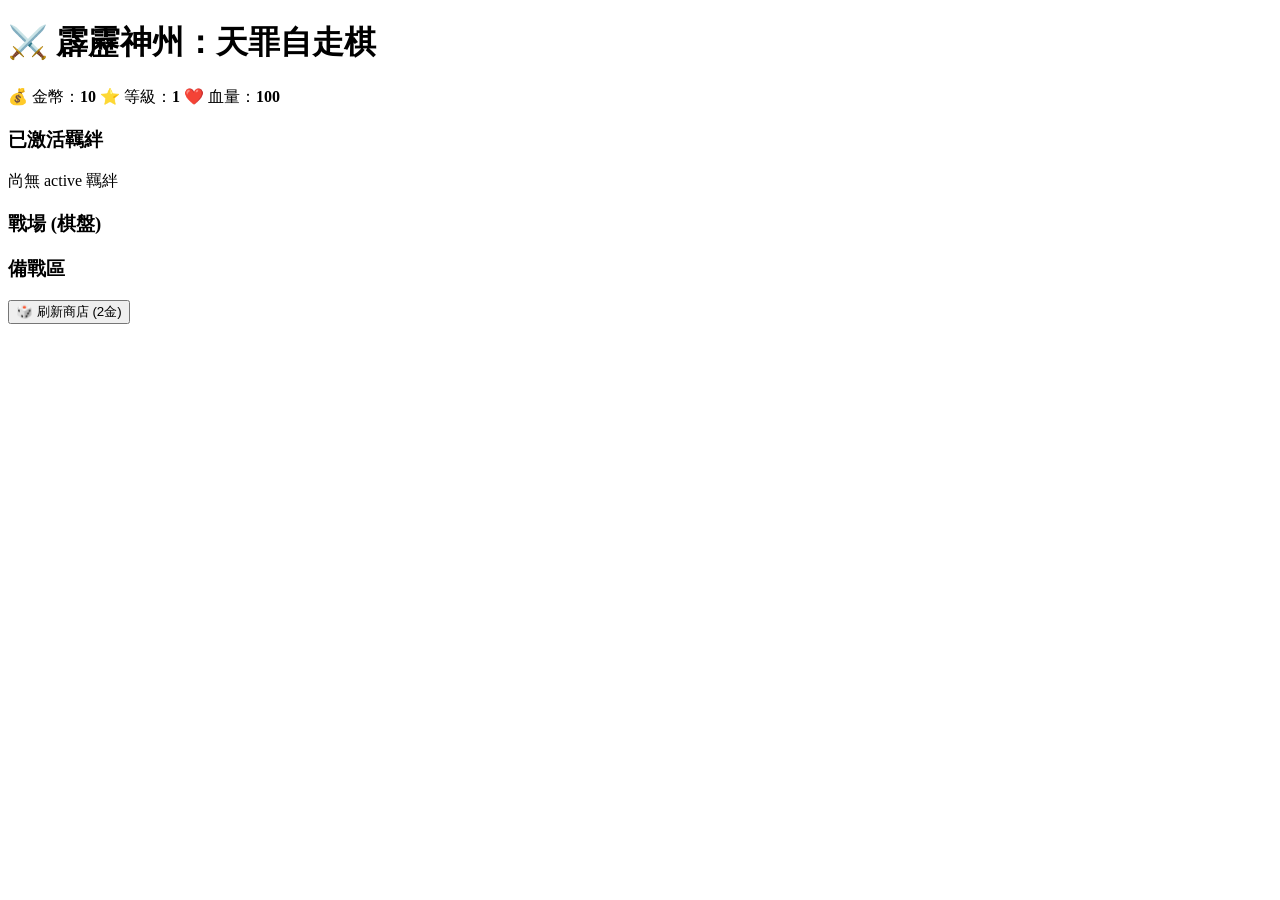
==== index.htm @ 14a171e8 "Add files via upload" ====
<!DOCTYPE html>
<html lang="zh-TW">
<head>
    <meta charset="UTF-8">
    <meta name="viewport" content="width=device-width, initial-scale=1.0">
    <title>霹靂神州：天罪自走棋</title>
    <link rel="stylesheet" href="style.css">
</head>
<body>
    <div id="game-container">
        <header>
            <h1>⚔️ 霹靂神州：天罪自走棋</h1>
            <div id="player-status">
                <span>💰 金幣：<strong id="gold">10</strong></span>
                <span>⭐ 等級：<strong id="level">1</strong></span>
                <span>❤️ 血量：<strong id="hp">100</strong></span>
            </div>
        </header>

        <!-- 遊戲主舞台 -->
        <main>
            <!-- 羈絆狀態欄 -->
            <div id="traits-panel">
                <h3>已激活羈絆</h3>
                <div id="active-traits">尚無 active 羈絆</div>
            </div>

            <!-- 棋盤區域 -->
            <div id="board-container">
                <h3>戰場 (棋盤)</h3>
                <div id="board" class="grid-board"></div>
                <h3>備戰區</h3>
                <div id="bench" class="grid-bench"></div>
            </div>
        </main>

        <!-- 商店與控制區 -->
        <footer>
            <button id="refresh-btn" onclick="refreshShop()">🎲 刷新商店 (2金)</button>
            <div id="shop" class="shop-cards"></div>
        </footer>
    </div>

    <script src="data.js"></script>
    <script src="main.js"></script>
</body>
</html>
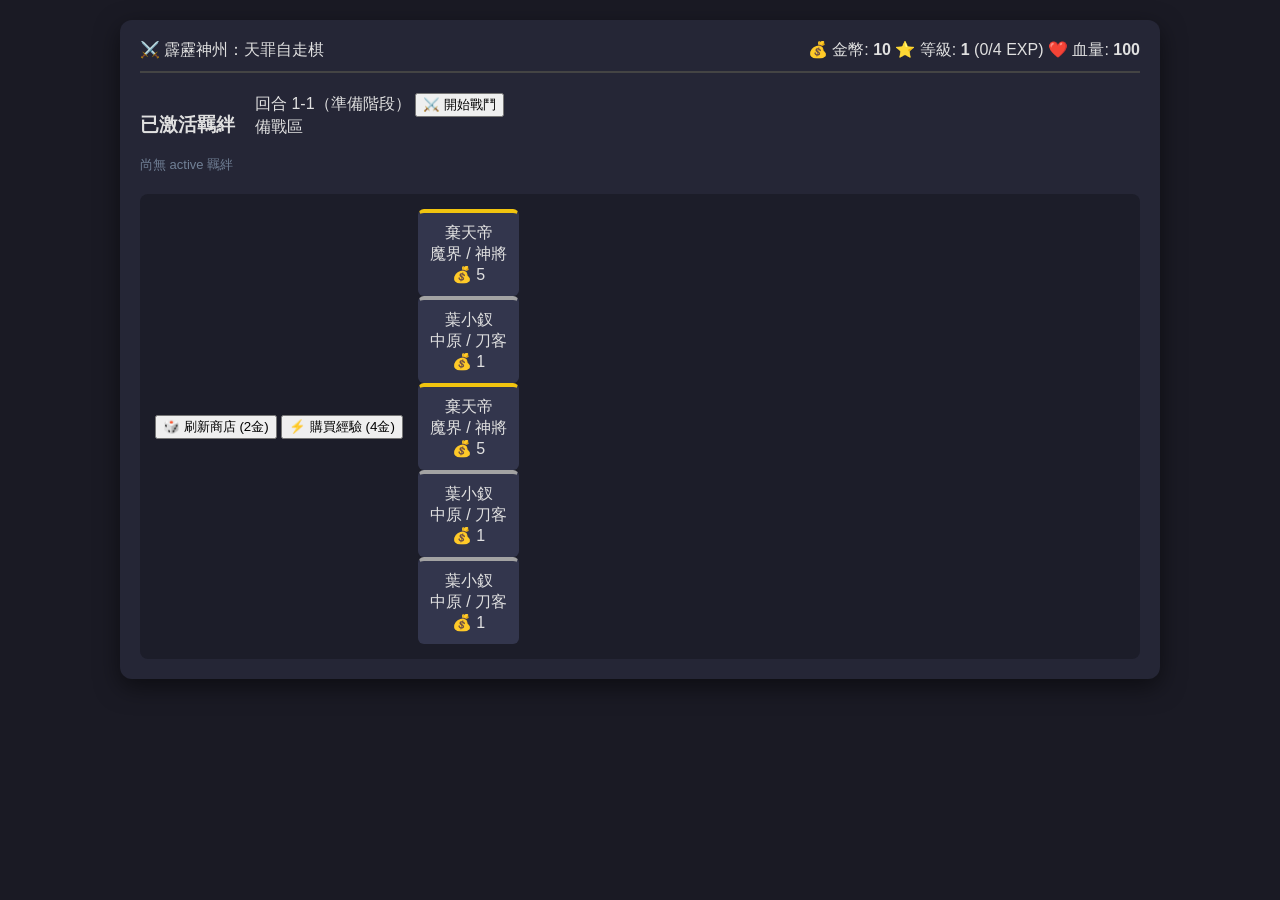
==== commit d0cc8b7d: "Add files via upload" ====
--- a/index.htm
+++ b/index.htm
@@ -8,36 +8,51 @@
 </head>
 <body>
     <div id="game-container">
-        <header>
-            <h1>⚔️ 霹靂神州：天罪自走棋</h1>
-            <div id="player-status">
-                <span>💰 金幣：<strong id="gold">10</strong></span>
-                <span>⭐ 等級：<strong id="level">1</strong></span>
-                <span>❤️ 血量：<strong id="hp">100</strong></span>
+        <!-- 頂部資訊欄 -->
+        <header id="top-bar">
+            <div class="title">⚔️ 霹靂神州：天罪自走棋</div>
+            <div class="stats">
+                <span class="stat-item">💰 金幣: <strong id="gold">10</strong></span>
+                <span class="stat-item">⭐ 等級: <strong id="level">1</strong> (<span id="exp">0/2</span> EXP)</span>
+                <span class="stat-item">❤️ 血量: <strong id="hp">100</strong></span>
             </div>
         </header>
 
-        <!-- 遊戲主舞台 -->
-        <main>
-            <!-- 羈絆狀態欄 -->
-            <div id="traits-panel">
+        <!-- 主遊戲區域 -->
+        <main id="main-stage">
+            <!-- 左側羈絆欄 -->
+            <aside id="synergy-sidebar">
                 <h3>已激活羈絆</h3>
-                <div id="active-traits">尚無 active 羈絆</div>
-            </div>
+                <div id="synergy-list">
+                    <div class="synergy-empty">尚無 active 羈絆</div>
+                </div>
+            </aside>
 
-            <!-- 棋盤區域 -->
-            <div id="board-container">
-                <h3>戰場 (棋盤)</h3>
-                <div id="board" class="grid-board"></div>
-                <h3>備戰區</h3>
-                <div id="bench" class="grid-bench"></div>
-            </div>
+            <!-- 中間棋盤與控制區 -->
+            <section id="board-container">
+                <div class="stage-header">
+                    <span id="stage-title">回合 1-1（準備階段）</span>
+                    <button id="btn-start-battle" onclick="startBattle()">⚔️ 開始戰鬥</button>
+                </div>
+
+                <!-- 六角形棋盤戰場 (4行 7列) -->
+                <div id="hex-board"></div>
+
+                <!-- 備戰區 (9格) -->
+                <div class="bench-section">
+                    <div class="section-title">備戰區</div>
+                    <div id="bench"></div>
+                </div>
+            </section>
         </main>
 
-        <!-- 商店與控制區 -->
-        <footer>
-            <button id="refresh-btn" onclick="refreshShop()">🎲 刷新商店 (2金)</button>
-            <div id="shop" class="shop-cards"></div>
+        <!-- 底部商店與控制區 -->
+        <footer id="shop-container">
+            <div class="shop-controls">
+                <button class="shop-btn" onclick="refreshShop()">🎲 刷新商店 (2金)</button>
+                <button class="shop-btn" onclick="buyExp()">⚡ 購買經驗 (4金)</button>
+            </div>
+            <div id="shop"></div>
         </footer>
     </div>
 
--- a/style.css
+++ b/style.css
@@ -0,0 +1,114 @@
+body {
+    background-color: #1a1a24;
+    color: #e0e0e0;
+    font-family: "Microsoft JhengHei", Arial, sans-serif;
+    margin: 0;
+    padding: 20px;
+}
+
+#game-container {
+    max-width: 1000px;
+    margin: 0 auto;
+    background: #252636;
+    padding: 20px;
+    border-radius: 12px;
+    box-shadow: 0 8px 24px rgba(0,0,0,0.5);
+}
+
+header {
+    display: flex;
+    justify-content: space-between;
+    align-items: center;
+    border-bottom: 2px solid #444;
+    padding-bottom: 10px;
+}
+
+#player-status span {
+    margin-left: 15px;
+    font-size: 1.1em;
+}
+
+main {
+    display: flex;
+    gap: 20px;
+    margin: 20px 0;
+}
+
+#traits-panel {
+    width: 200px;
+    background: #1c1d29;
+    padding: 15px;
+    border-radius: 8px;
+}
+
+#board-container {
+    flex-grow: 1;
+}
+
+/* 棋盤網格 */
+.grid-board {
+    display: grid;
+    grid-template-columns: repeat(7, 1fr);
+    gap: 8px;
+    background: #11121a;
+    padding: 10px;
+    border-radius: 8px;
+    min-height: 200px;
+}
+
+.grid-bench {
+    display: grid;
+    grid-template-columns: repeat(9, 1fr);
+    gap: 8px;
+    background: #181925;
+    padding: 10px;
+    border-radius: 8px;
+    min-height: 60px;
+}
+
+.slot {
+    background: #2e3046;
+    border: 1px dashed #555;
+    border-radius: 6px;
+    min-height: 60px;
+    display: flex;
+    flex-direction: column;
+    align-items: center;
+    justify-content: center;
+    font-size: 12px;
+    cursor: pointer;
+}
+
+/* 商店樣式 */
+footer {
+    display: flex;
+    gap: 15px;
+    align-items: center;
+    background: #1c1d29;
+    padding: 15px;
+    border-radius: 8px;
+}
+
+.shop-cards {
+    display: flex;
+    gap: 10px;
+    flex-grow: 1;
+}
+
+.card {
+    flex: 1;
+    background: #33364d;
+    padding: 10px;
+    border-radius: 6px;
+    text-align: center;
+    cursor: pointer;
+    border: 2px solid transparent;
+}
+
+.card:hover { border-color: #ffd700; }
+.cost-1 { border-top: 4px solid #a3a3a3; }
+.cost-2 { border-top: 4px solid #2ecc71; }
+.cost-3 { border-top: 4px solid #3498db; }
+.cost-4 { border-top: 4px solid #9b59b6; }
+.cost-5 { border-top: 4px solid #f1c40f; }
+.cost-6 { border-top: 4px solid #e74c3c; }
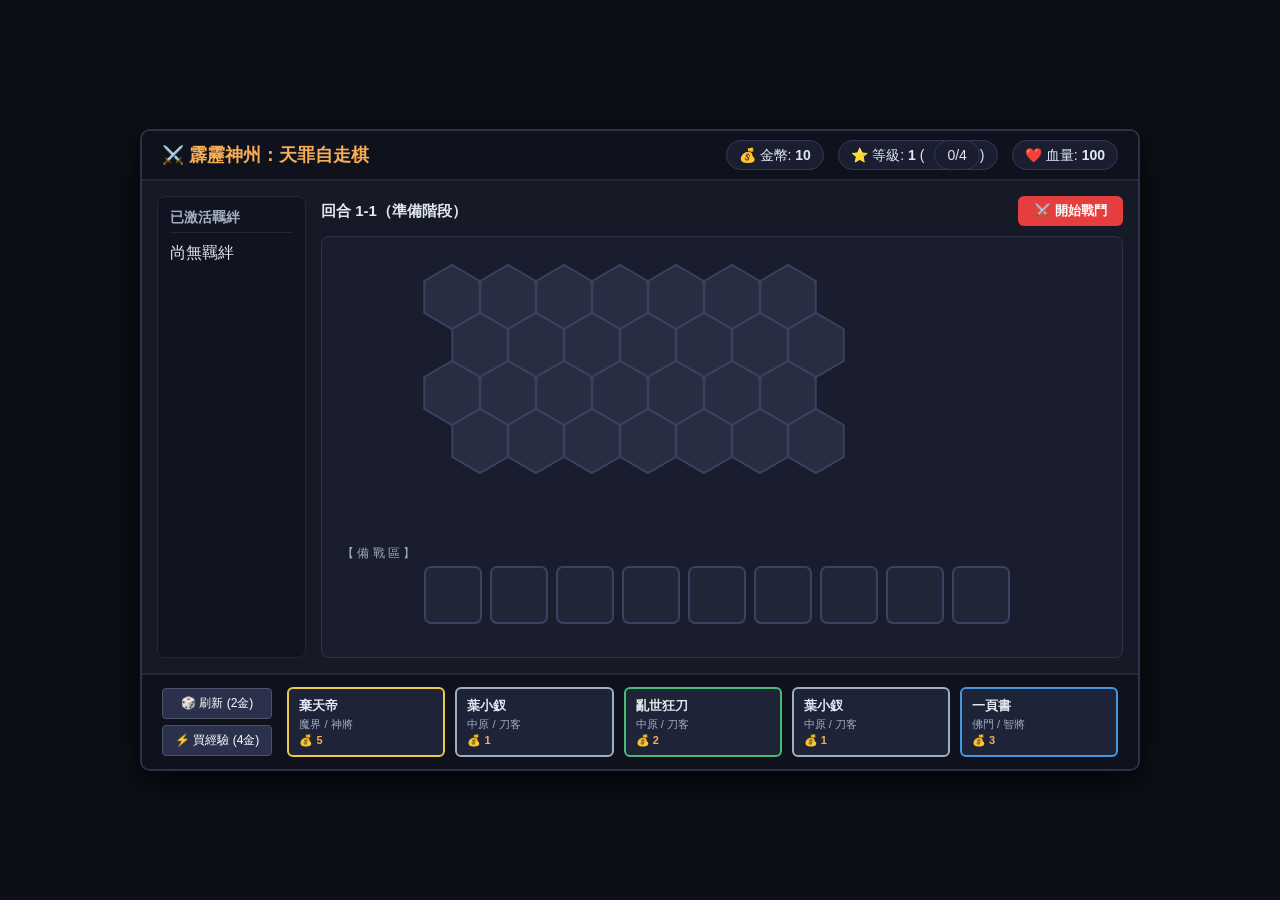
==== commit 992a3162: "Add files via upload" ====
--- a/index.htm
+++ b/index.htm
@@ -7,52 +7,43 @@
     <link rel="stylesheet" href="style.css">
 </head>
 <body>
-    <div id="game-container">
-        <!-- 頂部資訊欄 -->
+    <div id="game-app">
+        <!-- 頂部狀態列 -->
         <header id="top-bar">
-            <div class="title">⚔️ 霹靂神州：天罪自走棋</div>
+            <div class="logo">⚔️ 霹靂神州：天罪自走棋</div>
             <div class="stats">
-                <span class="stat-item">💰 金幣: <strong id="gold">10</strong></span>
-                <span class="stat-item">⭐ 等級: <strong id="level">1</strong> (<span id="exp">0/2</span> EXP)</span>
-                <span class="stat-item">❤️ 血量: <strong id="hp">100</strong></span>
+                <span>💰 金幣: <strong id="gold">10</strong></span>
+                <span>⭐ 等級: <strong id="level">1</strong> (<span id="exp">0/4</span>)</span>
+                <span>❤️ 血量: <strong id="hp">100</strong></span>
             </div>
         </header>
 
-        <!-- 主遊戲區域 -->
-        <main id="main-stage">
-            <!-- 左側羈絆欄 -->
-            <aside id="synergy-sidebar">
+        <!-- 主主體區 -->
+        <main id="main-content">
+            <!-- 左側羈絆列表 -->
+            <aside id="synergy-box">
                 <h3>已激活羈絆</h3>
-                <div id="synergy-list">
-                    <div class="synergy-empty">尚無 active 羈絆</div>
-                </div>
+                <div id="synergies"><div class="empty">尚無羈絆</div></div>
             </aside>
 
-            <!-- 中間棋盤與控制區 -->
-            <section id="board-container">
-                <div class="stage-header">
-                    <span id="stage-title">回合 1-1（準備階段）</span>
-                    <button id="btn-start-battle" onclick="startBattle()">⚔️ 開始戰鬥</button>
+            <!-- 中間遊戲畫布 -->
+            <section id="canvas-container">
+                <div class="control-row">
+                    <span id="stage-info">回合 1-1（準備階段）</span>
+                    <button id="btn-battle" onclick="startBattle()">⚔️️ 開始戰鬥</button>
                 </div>
-
-                <!-- 六角形棋盤戰場 (4行 7列) -->
-                <div id="hex-board"></div>
-
-                <!-- 備戰區 (9格) -->
-                <div class="bench-section">
-                    <div class="section-title">備戰區</div>
-                    <div id="bench"></div>
-                </div>
+                <!-- Canvas 畫布區 -->
+                <canvas id="gameCanvas" width="800" height="420"></canvas>
             </section>
         </main>
 
-        <!-- 底部商店與控制區 -->
-        <footer id="shop-container">
-            <div class="shop-controls">
-                <button class="shop-btn" onclick="refreshShop()">🎲 刷新商店 (2金)</button>
-                <button class="shop-btn" onclick="buyExp()">⚡ 購買經驗 (4金)</button>
+        <!-- 底部商店 -->
+        <footer id="shop-bar">
+            <div class="shop-btns">
+                <button onclick="refreshShop()">🎲 刷新 (2金)</button>
+                <button onclick="buyExp()">⚡ 買經驗 (4金)</button>
             </div>
-            <div id="shop"></div>
+            <div id="shop-cards"></div>
         </footer>
     </div>
 
--- a/style.css
+++ b/style.css
@@ -1,114 +1,122 @@
+* { box-sizing: border-box; margin: 0; padding: 0; user-select: none; }
+
 body {
-    background-color: #1a1a24;
-    color: #e0e0e0;
-    font-family: "Microsoft JhengHei", Arial, sans-serif;
-    margin: 0;
-    padding: 20px;
+    background: #0d0f18;
+    color: #e2e8f0;
+    font-family: Arial, sans-serif;
+    display: flex;
+    justify-content: center;
+    align-items: center;
+    min-height: 100vh;
 }
 
-#game-container {
-    max-width: 1000px;
-    margin: 0 auto;
-    background: #252636;
-    padding: 20px;
-    border-radius: 12px;
-    box-shadow: 0 8px 24px rgba(0,0,0,0.5);
+#game-app {
+    width: 1000px;
+    background: #161926;
+    border: 2px solid #2d3248;
+    border-radius: 10px;
+    box-shadow: 0 10px 30px rgba(0,0,0,0.8);
+    overflow: hidden;
 }
 
-header {
+#top-bar {
     display: flex;
     justify-content: space-between;
     align-items: center;
-    border-bottom: 2px solid #444;
-    padding-bottom: 10px;
+    background: #0f111c;
+    padding: 12px 20px;
+    border-bottom: 2px solid #23273a;
 }
 
-#player-status span {
-    margin-left: 15px;
-    font-size: 1.1em;
+.logo { font-size: 18px; font-weight: bold; color: #f6ad55; }
+.stats span { background: #1a1e30; padding: 6px 12px; border-radius: 15px; margin-left: 10px; font-size: 14px; border: 1px solid #323854; }
+
+#main-content {
+    display: flex;
+    padding: 15px;
+    gap: 15px;
 }
 
-main {
-    display: flex;
-    gap: 20px;
-    margin: 20px 0;
+#synergy-box {
+    width: 180px;
+    background: #111320;
+    padding: 12px;
+    border-radius: 8px;
+    border: 1px solid #23273a;
 }
 
-#traits-panel {
-    width: 200px;
-    background: #1c1d29;
-    padding: 15px;
-    border-radius: 8px;
-}
+#synergy-box h3 { font-size: 14px; color: #a0aec0; margin-bottom: 10px; border-bottom: 1px solid #23273a; padding-bottom: 5px; }
+.synergy-item { background: #1e2338; border-left: 4px solid #f6ad55; padding: 6px 8px; margin-bottom: 6px; border-radius: 4px; font-size: 12px; }
 
-#board-container {
-    flex-grow: 1;
-}
-
-/* 棋盤網格 */
-.grid-board {
-    display: grid;
-    grid-template-columns: repeat(7, 1fr);
-    gap: 8px;
-    background: #11121a;
-    padding: 10px;
-    border-radius: 8px;
-    min-height: 200px;
-}
-
-.grid-bench {
-    display: grid;
-    grid-template-columns: repeat(9, 1fr);
-    gap: 8px;
-    background: #181925;
-    padding: 10px;
-    border-radius: 8px;
-    min-height: 60px;
-}
-
-.slot {
-    background: #2e3046;
-    border: 1px dashed #555;
-    border-radius: 6px;
-    min-height: 60px;
+#canvas-container {
+    flex: 1;
     display: flex;
     flex-direction: column;
     align-items: center;
-    justify-content: center;
-    font-size: 12px;
+}
+
+.control-row {
+    width: 100%;
+    display: flex;
+    justify-content: space-between;
+    align-items: center;
+    margin-bottom: 10px;
+}
+
+#stage-info { font-weight: bold; font-size: 15px; }
+
+#btn-battle {
+    background: #e53e3e;
+    color: white;
+    border: none;
+    padding: 6px 16px;
+    border-radius: 6px;
+    font-weight: bold;
     cursor: pointer;
 }
 
-/* 商店樣式 */
-footer {
+#gameCanvas {
+    background: #1a1d2e;
+    border-radius: 8px;
+    border: 1px solid #2d3248;
+    cursor: pointer;
+}
+
+#shop-bar {
+    background: #0f111c;
+    padding: 12px 20px;
+    border-top: 2px solid #23273a;
     display: flex;
     gap: 15px;
     align-items: center;
-    background: #1c1d29;
-    padding: 15px;
-    border-radius: 8px;
 }
 
-.shop-cards {
-    display: flex;
-    gap: 10px;
-    flex-grow: 1;
-}
+.shop-btns { display: flex; flex-direction: column; gap: 6px; }
+.shop-btns button { background: #2b304d; color: #fff; border: 1px solid #4a5568; padding: 6px 12px; border-radius: 4px; cursor: pointer; font-size: 12px; white-space: nowrap; }
+.shop-btns button:hover { background: #3d446e; }
+
+#shop-cards { display: flex; gap: 10px; flex: 1; }
 
 .card {
     flex: 1;
-    background: #33364d;
-    padding: 10px;
+    background: #1e2338;
+    border: 2px solid #3d446e;
     border-radius: 6px;
-    text-align: center;
+    padding: 8px 10px;
     cursor: pointer;
-    border: 2px solid transparent;
+    display: flex;
+    flex-direction: column;
+    justify-content: space-between;
+    height: 70px;
 }
 
-.card:hover { border-color: #ffd700; }
-.cost-1 { border-top: 4px solid #a3a3a3; }
-.cost-2 { border-top: 4px solid #2ecc71; }
-.cost-3 { border-top: 4px solid #3498db; }
-.cost-4 { border-top: 4px solid #9b59b6; }
-.cost-5 { border-top: 4px solid #f1c40f; }
-.cost-6 { border-top: 4px solid #e74c3c; }+.card:hover { border-color: #f6ad55; background: #282e4a; }
+.card-name { font-weight: bold; font-size: 13px; }
+.card-tag { font-size: 11px; color: #a0aec0; }
+.card-cost { font-size: 11px; color: #f6ad55; font-weight: bold; }
+
+.cost-1 { border-color: #a0aec0; }
+.cost-2 { border-color: #48bb78; }
+.cost-3 { border-color: #4299e1; }
+.cost-4 { border-color: #9f7aea; }
+.cost-5 { border-color: #ecc94b; }
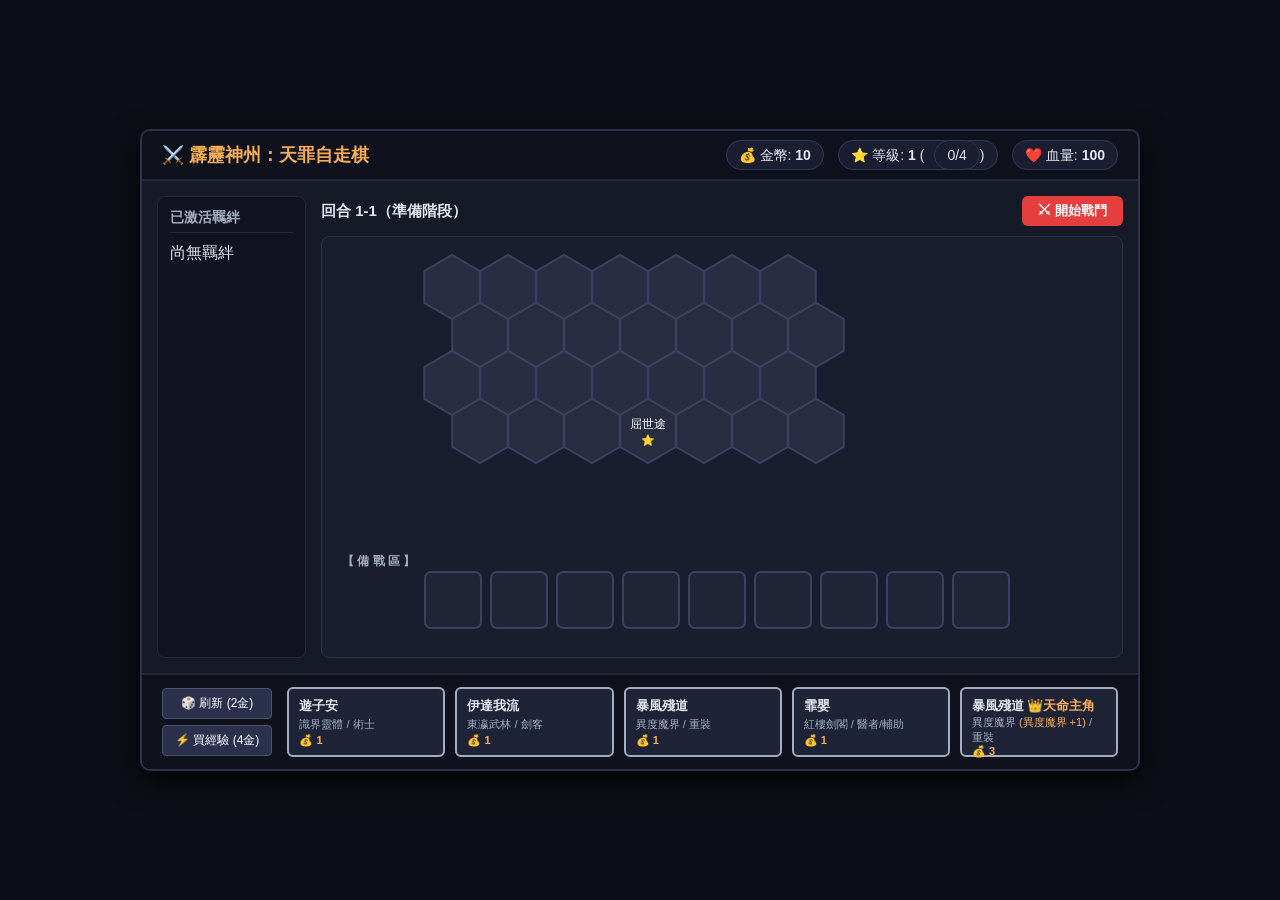
==== commit 85595f07: "Add files via upload" ====
--- a/index.htm
+++ b/index.htm
@@ -18,7 +18,7 @@
             </div>
         </header>
 
-        <!-- 主主體區 -->
+        <!-- 主體區 -->
         <main id="main-content">
             <!-- 左側羈絆列表 -->
             <aside id="synergy-box">
@@ -30,7 +30,7 @@
             <section id="canvas-container">
                 <div class="control-row">
                     <span id="stage-info">回合 1-1（準備階段）</span>
-                    <button id="btn-battle" onclick="startBattle()">⚔️️ 開始戰鬥</button>
+                    <button id="btn-battle" onclick="startBattle()">⚔ 開始戰鬥</button>
                 </div>
                 <!-- Canvas 畫布區 -->
                 <canvas id="gameCanvas" width="800" height="420"></canvas>
@@ -47,6 +47,7 @@
         </footer>
     </div>
 
+    <!-- 💡 確保 data.js 載入成功再載入 main.js -->
     <script src="data.js"></script>
     <script src="main.js"></script>
 </body>
